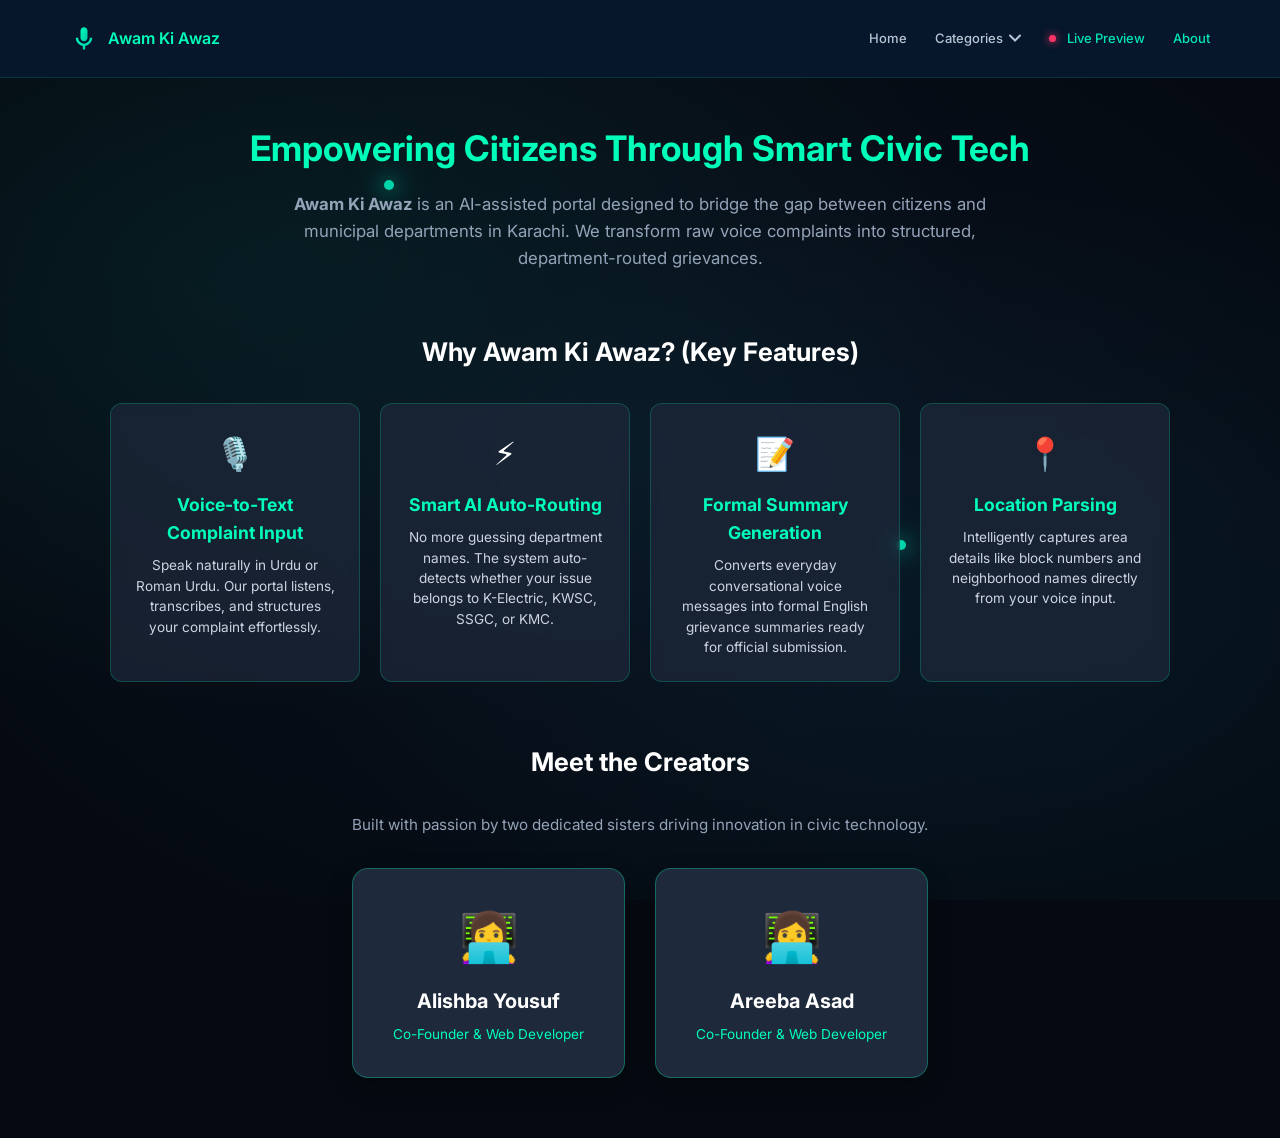
==== about.html @ bc071da3 "Add files via upload" ====
<!DOCTYPE html>
<html lang="en">
<head>
    <meta charset="UTF-8">
    <meta name="viewport" content="width=device-width, initial-scale=1.0">
    <title>About Us - Awam Ki Awaz</title>
    <link rel="preconnect" href="https://fonts.googleapis.com">
    <link rel="preconnect" href="https://fonts.gstatic.com" crossorigin>
    <link href="https://fonts.googleapis.com/css2?family=Inter:wght@300;400;500;600;700;800&family=Noto+Nastaliq+Urdu:wght@400;600;700&display=swap" rel="stylesheet">
    <link rel="stylesheet" href="styles.css?v=10">
    <style>
        /* ================================
           Awam Ki Awaz - About Page Styles & Nav Fixes
           ================================ */

        /* Remove any accidental list dots in navbar */
        .navbar ul.nav-links, 
        .navbar .nav-links li {
            list-style: none !important;
            background: none !important;
        }

        /* Dropdown Fixes */
        .category-dropdown {
            position: relative;
            cursor: pointer;
        }

        .dropdown-menu {
            position: absolute;
            top: 100%;
            right: 0;
            z-index: 120;
            display: none;
            min-width: 200px;
            padding: 8px 0;
            background: #071b30;
            border: 1px solid rgba(0, 230, 184, 0.25);
            border-radius: 10px;
            box-shadow: 0 10px 30px rgba(0, 0, 0, 0.4);
            list-style: none !important;
        }

        .category-dropdown:hover .dropdown-menu,
        .category-dropdown.open .dropdown-menu {
            display: block !important;
        }

        .dropdown-menu li {
            list-style: none !important;
            margin: 0;
            padding: 0;
        }

        .dropdown-menu a {
            display: block;
            padding: 10px 18px;
            font-size: 13px;
            color: #b9c5d4;
            text-decoration: none;
            transition: all 0.2s ease;
            white-space: nowrap;
        }

        .dropdown-menu a:hover {
            color: #00e6b8;
            background: rgba(0, 230, 184, 0.1);
            padding-left: 22px;
        }

        /* About Page Container Top Padding Fix */
        .about-container {
            max-width: 1100px;
            margin: 0 auto;
            padding: 120px 20px 60px 20px !important;
            color: #ffffff;
        }

        .about-hero {
            text-align: center;
            margin-bottom: 60px;
        }

        .about-title {
            font-size: 2.2rem;
            color: #00feba;
            margin-bottom: 15px;
        }

        .about-subtitle {
            font-size: 1.05rem;
            color: #94a3b8;
            line-height: 1.6;
            max-width: 750px;
            margin: 0 auto;
        }

        .section-heading {
            font-size: 1.6rem;
            color: #ffffff;
            text-align: center;
            margin-bottom: 30px;
        }

        /* Features Grid Fix */
        .features-grid {
            display: grid;
            grid-template-columns: repeat(auto-fit, minmax(240px, 1fr));
            gap: 20px;
            margin-bottom: 60px;
        }

        .feature-card {
            background: rgba(30, 41, 59, 0.7);
            border: 1px solid rgba(0, 254, 186, 0.2);
            border-radius: 12px;
            padding: 24px;
            text-align: center;
            backdrop-filter: blur(5px);
            transition: transform 0.2s ease, border-color 0.2s ease;
        }

        .feature-card:hover {
            transform: translateY(-5px);
            border-color: #00feba;
        }

        .feature-icon {
            font-size: 2rem;
            margin-bottom: 12px;
        }

        .feature-card h3 {
            font-size: 1.1rem;
            color: #00feba;
            margin-bottom: 8px;
        }

        .feature-card p {
            font-size: 0.85rem;
            color: #cbd5e1;
            line-height: 1.5;
            margin: 0;
        }

        /* Developers Grid Fix */
        .developers-section {
            text-align: center;
        }

        .section-subtext {
            color: #94a3b8;
            margin-bottom: 30px;
            font-size: 0.95rem;
        }

        .developers-grid {
            display: flex;
            justify-content: center;
            gap: 30px;
            flex-wrap: wrap;
        }

        .dev-card {
            background: #1e293b;
            border: 1px solid rgba(0, 254, 186, 0.3);
            border-radius: 16px;
            padding: 30px 40px;
            text-align: center;
            min-width: 220px;
            box-shadow: 0 10px 25px rgba(0,0,0,0.3);
            transition: transform 0.2s ease;
        }

        .dev-card:hover {
            transform: translateY(-5px);
        }

        .dev-avatar {
            font-size: 3rem;
            margin-bottom: 10px;
        }

        .dev-card h3 {
            font-size: 1.25rem;
            color: #ffffff;
            margin-bottom: 4px;
        }

        .dev-role {
            font-size: 0.85rem;
            color: #00feba;
        }
    </style>
</head>
<body>
    <!-- Background Effect -->
    <div class="city-map-bg">
        <div class="glow-node" style="top: 20%; left: 30%"></div>
        <div class="glow-node" style="top: 60%; left: 70%"></div>
    </div>

    <!-- Navigation -->
    <nav class="navbar">
        <div class="nav-brand" style="display: flex; align-items: center; gap: 10px; color: #00feba; font-weight: 600;">
            <svg class="logo-icon-only" viewBox="0 0 24 24" width="28" height="28" xmlns="http://www.w3.org/2000/svg">
                <defs>
                    <linearGradient id="akaIconGradAbout" x1="0%" y1="0%" x2="100%" y2="100%">
                        <stop offset="0%" stop-color="#00feba"/>
                        <stop offset="100%" stop-color="#00c6a7"/>
                    </linearGradient>
                </defs>
                <path d="M12 14c1.66 0 3-1.34 3-3V5c0-1.66-1.34-3-3-3S9 3.34 9 5v6c0 1.66 1.34 3 3 3z" fill="url(#akaIconGradAbout)"/>
                <path d="M17 11c0 2.76-2.24 5-5 5s-5-2.24-5-5H5c0 3.53 2.61 6.43 6 6.92V21h2v-3.08c3.39-.49 6-3.39 6-6.92h-2z" fill="url(#akaIconGradAbout)"/>
            </svg>
            <span class="logo-text">Awam Ki Awaz</span>
        </div>

        <ul class="nav-links">
            <li><a href="index.html">Home</a></li>
            <li class="category-dropdown">
                <a href="#">Categories <svg width="12" height="8" viewBox="0 0 12 8"><path d="M1 1.5l5 5 5-5" stroke="currentColor" stroke-width="2" fill="none" stroke-linecap="round"/></svg></a>
                <ul class="dropdown-menu">
                    <li><a href="index.html?dept=K-Electric%20(KE)">Electricity</a></li>
                    <li><a href="index.html?dept=Karachi%20Water%20%26%20Sewerage%20Corporation%20(KWSC)">Water & Sewerage</a></li>
                    <li><a href="index.html?dept=Sindh%20Solid%20Waste%20Management%20Board%20(SSWMB)">Garbage / Waste</a></li>
                    <li><a href="index.html?dept=Karachi%20Metropolitan%20Corporation%20(KMC)">Roads & Infrastructure</a></li>
                    <li><a href="index.html?dept=Sui%20Southern%20Gas%20Company%20(SSGC)">Gas Supply</a></li>
                </ul>
            </li>
            <!-- Live Preview Link corrected to index.html or your main app page -->
            <li><a href="livepreview.html" class="live-link"><span class="live-dot" style="display:inline-block;width:7px;height:7px;background:#ff3366;border-radius:50%;margin-right:5px;box-shadow:0 0 8px #ff3366;"></span>Live Preview</a></li>
            <li><a href="about.html" class="active">About</a></li>
        </ul>
    </nav>

    <!-- Main Content Container -->
    <main class="about-container">
        <!-- Hero Section -->
        <section class="about-hero">
            <h1 class="about-title">Empowering Citizens Through Smart Civic Tech</h1>
            <p class="about-subtitle">
                <strong>Awam Ki Awaz</strong> is an AI-assisted portal designed to bridge the gap between citizens and municipal departments in Karachi. We transform raw voice complaints into structured, department-routed grievances.
            </p>
        </section>

        <!-- Pros / Features Section -->
        <section class="about-section">
            <h2 class="section-heading">Why Awam Ki Awaz? (Key Features)</h2>
            <div class="features-grid">
                <div class="feature-card">
                    <div class="feature-icon">🎙️</div>
                    <h3>Voice-to-Text Complaint Input</h3>
                    <p>Speak naturally in Urdu or Roman Urdu. Our portal listens, transcribes, and structures your complaint effortlessly.</p>
                </div>
                <div class="feature-card">
                    <div class="feature-icon">⚡</div>
                    <h3>Smart AI Auto-Routing</h3>
                    <p>No more guessing department names. The system auto-detects whether your issue belongs to K-Electric, KWSC, SSGC, or KMC.</p>
                </div>
                <div class="feature-card">
                    <div class="feature-icon">📝</div>
                    <h3>Formal Summary Generation</h3>
                    <p>Converts everyday conversational voice messages into formal English grievance summaries ready for official submission.</p>
                </div>
                <div class="feature-card">
                    <div class="feature-icon">📍</div>
                    <h3>Location Parsing</h3>
                    <p>Intelligently captures area details like block numbers and neighborhood names directly from your voice input.</p>
                </div>
            </div>
        </section>

        <!-- Creators Section -->
        <section class="about-section developers-section">
            <h2 class="section-heading">Meet the Creators</h2>
            <p class="section-subtext">Built with passion by two dedicated sisters driving innovation in civic technology.</p>
            
            <div class="developers-grid">
                <div class="dev-card">
                    <div class="dev-avatar">👩‍💻</div>
                    <h3>Alishba Yousuf</h3>
                    <span class="dev-role">Co-Founder & Web Developer</span>
                </div>
                <div class="dev-card">
                    <div class="dev-avatar">👩‍💻</div>
                    <h3>Areeba Asad</h3>
                    <span class="dev-role">Co-Founder & Web Developer</span>
                </div>
            </div>
        </section>
    </main>

    <script src="app.js"></script>
</body>
</html>
---- styles.css ----
/* ================================
   Awam Ki Awaz - Front Page Styles
   ================================ */

:root {
    --bg-deep: #050a12;
    --bg-panel: rgba(13, 22, 38, 0.72);
    --bg-panel-solid: #0d1626;
    --accent-primary: #00d4aa;
    --accent-secondary: #0891b2;
    --accent-glow: rgba(0, 212, 170, 0.35);
    --text-primary: #ffffff;
    --text-secondary: #a3b3c9;
    --text-muted: #6b7a90;
    --danger: #ff4d6d;
    --radius-lg: 24px;
    --radius-md: 16px;
    --radius-sm: 10px;
    --shadow-glow: 0 0 40px rgba(0, 212, 170, 0.15);
}

* {
    margin: 0;
    padding: 0;
    box-sizing: border-box;
}

html {
    scroll-behavior: smooth;
}

body {
    font-family: 'Inter', 'Noto Nastaliq Urdu', system-ui, -apple-system, sans-serif;
    background: var(--bg-deep);
    color: var(--text-primary);
    min-height: 100vh;
    overflow-x: hidden;
    line-height: 1.6;
}

/* Karachi City Map Background */
.city-map-bg {
    position: fixed;
    inset: 0;
    z-index: -1;
    background:
        radial-gradient(ellipse at 20% 30%, rgba(0, 212, 170, 0.08) 0%, transparent 50%),
        radial-gradient(ellipse at 80% 70%, rgba(8, 145, 178, 0.08) 0%, transparent 50%),
        radial-gradient(ellipse at 50% 50%, rgba(13, 22, 38, 0.5) 0%, var(--bg-deep) 85%),
        linear-gradient(180deg, #050a12 0%, #08101c 50%, #050a12 100%);
    overflow: hidden;
}

.map-lines {
    position: absolute;
    width: 110%;
    height: 110%;
    top: -5%;
    left: -5%;
    opacity: 0.35;
}

.map-lines path {
    fill: none;
    stroke: var(--accent-secondary);
    stroke-width: 1.2;
    stroke-linecap: round;
    filter: drop-shadow(0 0 4px rgba(0, 212, 170, 0.4));
    animation: mapPulse 6s ease-in-out infinite;
}

.map-lines path:nth-child(odd) { animation-delay: -2s; }
.map-lines path:nth-child(3n) { animation-delay: -4s; }

@keyframes mapPulse {
    0%, 100% { opacity: 0.25; }
    50% { opacity: 0.55; }
}

.glow-node {
    position: absolute;
    width: 10px;
    height: 10px;
    border-radius: 50%;
    background: var(--accent-primary);
    box-shadow: 0 0 20px var(--accent-primary), 0 0 40px var(--accent-primary);
    animation: nodeGlow 3s ease-in-out infinite;
}

.glow-node:nth-child(2n) { animation-delay: -0.5s; }
.glow-node:nth-child(3n) { animation-delay: -1s; }
.glow-node:nth-child(4n) { animation-delay: -1.5s; }
.glow-node:nth-child(5n) { animation-delay: -2s; }

@keyframes nodeGlow {
    0%, 100% { transform: scale(1); opacity: 0.8; }
    50% { transform: scale(1.6); opacity: 1; }
}

/* Navigation */
.navbar {
    position: fixed;
    top: 0;
    left: 0;
    width: 100%;
    height: 78px;
    display: flex;
    align-items: center;
    justify-content: space-between;
    padding: 0 5.5%;
    z-index: 100;
    background: #06172b;
    border-bottom: 1px solid rgba(0, 255, 200, 0.12);
}

.nav-logo {
    display: flex;
    align-items: center;
    gap: 14px;
    color: #00e6b8;
    font-size: 17px;
    font-weight: 600;
    letter-spacing: 0.3px;
}

.mic-icon {
    position: relative;
    display: flex;
    align-items: center;
    justify-content: center;
    width: 34px;
    height: 42px;
    color: #00f5c8;
    font-size: 29px;
}

.mic-icon::after {
    position: absolute;
    bottom: 1px;
    left: 8px;
    width: 18px;
    height: 8px;
    border-bottom: 2px solid #00f5c8;
    content: "";
}

/* Hero Full Logo */
.hero-logo-wrap {
    display: flex;
    flex-direction: column;
    align-items: center;
    margin-bottom: 30px;
}

.logo-hero {
    width: 130px;
    height: auto;
    max-width: 80%;
    filter: drop-shadow(0 0 30px rgba(0, 254, 186, 0.25));
    animation: heroLogoFloat 4s ease-in-out infinite;
}

.hero-logo-text {
    font-size: 2.2rem;
    font-weight: 800;
    color: #ffffff;
    letter-spacing: 2px;
    margin-top: 16px;
    margin-bottom: 6px;
    text-shadow: 0 0 20px rgba(0, 254, 186, 0.25);
}

.hero-logo-tagline {
    font-size: 0.95rem;
    font-weight: 600;
    background: linear-gradient(135deg, #00feba 0%, #00c6a7 100%);
    -webkit-background-clip: text;
    -webkit-text-fill-color: transparent;
    background-clip: text;
    letter-spacing: 1.5px;
}

@keyframes heroLogoFloat {
    0%, 100% { transform: translateY(0); }
    50% { transform: translateY(-8px); }
}

.nav-links {
    display: flex;
    align-items: center;
    gap: 28px;
}

.nav-links a {
    display: flex;
    align-items: center;
    gap: 6px;
    color: #b9c5d4;
    font-size: 13px;
    font-weight: 500;
    text-decoration: none;
    transition: color 0.3s ease;
}

.nav-links a:hover,
.nav-links a.active {
    color: #00e6b8;
}

.category-dropdown {
    position: relative;
}

.dropdown-menu {
    position: absolute;
    top: 30px;
    right: -15px;
    z-index: 120;
    display: none;
    width: 170px;
    padding: 8px 0;
    background: #071b30;
    border: 1px solid rgba(0, 230, 184, 0.25);
    border-radius: 7px;
    box-shadow: 0 10px 30px rgba(0, 0, 0, 0.35);
}

.category-dropdown:hover .dropdown-menu,
.category-dropdown.open .dropdown-menu {
    display: block;
}

.dropdown-menu a {
    display: block;
    padding: 10px 15px;
    font-size: 12px;
}

.dropdown-menu a:hover {
    color: #00e6b8;
    background: rgba(0, 230, 184, 0.08);
}

.live-link {
    color: #00e6b8 !important;
}

.live-dot {
    display: inline-block;
    width: 7px;
    height: 7px;
    background: #ff3366;
    border-radius: 50%;
    box-shadow: 0 0 8px #ff3366;
    animation: liveBlink 1.5s infinite;
}

@keyframes liveBlink {
    50% {
        opacity: 0.3;
    }
}

/* Hero Section */
.hero {
    min-height: 100vh;
    display: flex;
    align-items: center;
    justify-content: center;
    padding: 120px 5% 80px;
    text-align: center;
}

.hero-content {
    max-width: 820px;
    width: 100%;
}

.hero-title {
    font-size: clamp(2rem, 5vw, 3.6rem);
    font-weight: 800;
    line-height: 1.15;
    margin-bottom: 16px;
    background: linear-gradient(180deg, #ffffff 0%, #a5f3e8 100%);
    -webkit-background-clip: text;
    -webkit-text-fill-color: transparent;
    background-clip: text;
}

.hero-subtitle {
    font-size: clamp(1rem, 2.2vw, 1.25rem);
    color: var(--text-secondary);
    margin-bottom: 42px;
    font-weight: 400;
}

/* Command Box */
.command-box {
    background: var(--bg-panel);
    border: 1px solid rgba(0, 212, 170, 0.28);
    border-radius: var(--radius-lg);
    padding: 24px;
    backdrop-filter: blur(20px);
    box-shadow:
        0 0 0 1px rgba(0, 212, 170, 0.1),
        0 20px 60px rgba(0, 0, 0, 0.4),
        inset 0 1px 0 rgba(255, 255, 255, 0.06);
    margin-bottom: 28px;
    text-align: left;
    position: relative;
}

.command-header {
    display: flex;
    align-items: center;
    justify-content: space-between;
    margin-bottom: 22px;
}

.command-title {
    font-size: 1.1rem;
    font-weight: 600;
    color: var(--text-primary);
}

.command-body {
    display: flex;
    align-items: center;
    gap: 22px;
}

.mic-button {
    position: relative;
    width: 88px;
    height: 88px;
    border-radius: 50%;
    border: 2px solid var(--accent-primary);
    background: rgba(0, 212, 170, 0.1);
    color: var(--accent-primary);
    display: flex;
    align-items: center;
    justify-content: center;
    cursor: pointer;
    flex-shrink: 0;
    transition: all 0.3s ease;
    box-shadow: 0 0 30px rgba(0, 212, 170, 0.25);
}

.mic-button:hover {
    background: rgba(0, 212, 170, 0.2);
    box-shadow: 0 0 45px rgba(0, 212, 170, 0.4);
    transform: scale(1.05);
}

.mic-button.recording {
    background: rgba(255, 77, 109, 0.15);
    border-color: var(--danger);
    color: var(--danger);
    box-shadow: 0 0 40px rgba(255, 77, 109, 0.35);
}

.mic-pulse {
    position: absolute;
    inset: -12px;
    border-radius: 50%;
    border: 2px solid var(--accent-primary);
    opacity: 0;
    animation: micPulse 2s ease-out infinite;
}

.mic-button.recording .mic-pulse {
    border-color: var(--danger);
    animation: micPulse 1.2s ease-out infinite;
}

@keyframes micPulse {
    0% { transform: scale(0.9); opacity: 0.6; }
    100% { transform: scale(1.4); opacity: 0; }
}

.command-text {
    flex: 1;
}

.roman-input {
    width: 100%;
    padding: 14px 18px;
    border-radius: var(--radius-sm);
    border: 1px solid rgba(255, 255, 255, 0.1);
    background: rgba(0, 0, 0, 0.25);
    color: var(--text-primary);
    font-size: 1rem;
    font-family: inherit;
    outline: none;
    transition: all 0.25s ease;
}

.roman-input::placeholder {
    color: var(--text-muted);
}

.roman-input:focus {
    border-color: var(--accent-primary);
    box-shadow: 0 0 0 3px rgba(0, 212, 170, 0.1);
}

/* Recording Bar */
.recording-bar {
    display: flex;
    align-items: center;
    gap: 14px;
    margin-top: 18px;
    padding-top: 18px;
    border-top: 1px solid rgba(255, 255, 255, 0.08);
}

.recording-bar.hidden {
    display: none;
}

.recording-text {
    color: var(--accent-primary);
    font-size: 0.9rem;
    font-weight: 500;
}

/* Categories Section */
.categories-section {
    position: relative;
    z-index: 1;
}

.categories-title {
    font-size: 1.4rem;
    font-weight: 700;
    margin-bottom: 8px;
    color: var(--text-primary);
    text-shadow: 0 0 20px rgba(0, 212, 170, 0.25);
}

.categories-row {
    display: flex;
    flex-wrap: wrap;
    justify-content: center;
    gap: 14px;
}

.category-pill {
    display: flex;
    align-items: center;
    gap: 10px;
    padding: 12px 20px;
    border-radius: 50px;
    border: 1px solid rgba(255, 255, 255, 0.12);
    background: rgba(13, 22, 38, 0.65);
    color: var(--text-primary);
    font-size: 0.95rem;
    font-weight: 600;
    cursor: pointer;
    transition: all 0.3s ease;
    backdrop-filter: blur(8px);
    box-shadow: 0 4px 15px rgba(0, 0, 0, 0.2);
}

.category-pill:hover {
    transform: translateY(-3px);
    box-shadow: 0 8px 25px rgba(0, 0, 0, 0.3);
}

.category-pill.electricity {
    border-color: rgba(251, 191, 36, 0.45);
    color: #fde68a;
}
.category-pill.electricity:hover {
    background: rgba(251, 191, 36, 0.15);
    box-shadow: 0 8px 25px rgba(251, 191, 36, 0.2);
}

.category-pill.water {
    border-color: rgba(56, 189, 248, 0.45);
    color: #bae6fd;
}
.category-pill.water:hover {
    background: rgba(56, 189, 248, 0.15);
    box-shadow: 0 8px 25px rgba(56, 189, 248, 0.2);
}

.category-pill.garbage {
    border-color: rgba(248, 113, 113, 0.45);
    color: #fecaca;
}
.category-pill.garbage:hover {
    background: rgba(248, 113, 113, 0.15);
    box-shadow: 0 8px 25px rgba(248, 113, 113, 0.2);
}

.category-pill.roads {
    border-color: rgba(167, 139, 250, 0.45);
    color: #ddd6fe;
}
.category-pill.roads:hover {
    background: rgba(167, 139, 250, 0.15);
    box-shadow: 0 8px 25px rgba(167, 139, 250, 0.2);
}

.category-pill.gas {
    border-color: rgba(251, 146, 60, 0.45);
    color: #fed7aa;
}
.category-pill.gas:hover {
    background: rgba(251, 146, 60, 0.15);
    box-shadow: 0 8px 25px rgba(251, 146, 60, 0.2);
}

.category-pill.wapda {
    border-color: rgba(52, 211, 153, 0.45);
    color: #a7f3d0;
}
.category-pill.wapda:hover {
    background: rgba(52, 211, 153, 0.15);
    box-shadow: 0 8px 25px rgba(52, 211, 153, 0.2);
}

.cat-icon {
    font-size: 1.1rem;
}

/* Modal */
.modal-overlay {
    position: fixed;
    inset: 0;
    background: rgba(5, 10, 18, 0.85);
    backdrop-filter: blur(10px);
    display: flex;
    align-items: center;
    justify-content: center;
    z-index: 1000;
    padding: 20px;
    opacity: 1;
    transition: opacity 0.3s ease;
}

.modal-overlay.hidden {
    display: none;
}

.modal {
    background: var(--bg-panel-solid);
    border: 1px solid rgba(0, 212, 170, 0.3);
    border-radius: var(--radius-lg);
    width: 100%;
    max-width: 520px;
    max-height: 90vh;
    overflow-y: auto;
    padding: 32px;
    position: relative;
    box-shadow: var(--shadow-glow), 0 25px 80px rgba(0, 0, 0, 0.5);
}

.modal-close {
    position: absolute;
    top: 16px;
    right: 20px;
    background: none;
    border: none;
    color: var(--text-secondary);
    font-size: 1.8rem;
    cursor: pointer;
    transition: color 0.25s ease;
}

.modal-close:hover {
    color: var(--text-primary);
}

.modal-header {
    display: flex;
    align-items: center;
    gap: 16px;
    margin-bottom: 26px;
}

.modal-icon {
    width: 54px;
    height: 54px;
    border-radius: 16px;
    background: rgba(0, 212, 170, 0.12);
    display: flex;
    align-items: center;
    justify-content: center;
    font-size: 1.6rem;
    border: 1px solid rgba(0, 212, 170, 0.25);
}

.modal-header h2 {
    font-size: 1.5rem;
    font-weight: 700;
    margin-bottom: 4px;
}

.modal-header p {
    color: var(--text-secondary);
    font-size: 0.9rem;
}

.complaint-form {
    display: flex;
    flex-direction: column;
    gap: 18px;
}

.form-group {
    display: flex;
    flex-direction: column;
    gap: 8px;
    text-align: left;
}

.form-group label {
    font-size: 0.85rem;
    font-weight: 600;
    color: var(--text-secondary);
    text-transform: uppercase;
    letter-spacing: 0.5px;
}

.form-group input,
.form-group textarea,
.form-group select {
    padding: 14px 16px;
    border-radius: var(--radius-sm);
    border: 1px solid rgba(255, 255, 255, 0.1);
    background: rgba(0, 0, 0, 0.3);
    color: var(--text-primary);
    font-size: 0.95rem;
    font-family: inherit;
    outline: none;
    transition: all 0.25s ease;
}

.form-group input:focus,
.form-group textarea:focus,
.form-group select:focus {
    border-color: var(--accent-primary);
    box-shadow: 0 0 0 3px rgba(0, 212, 170, 0.1);
}

.submit-btn {
    width: 100%;
    padding: 15px 24px;
    border-radius: var(--radius-sm);
    font-size: 1rem;
    font-weight: 700;
    cursor: pointer;
    transition: all 0.25s ease;
    display: flex;
    align-items: center;
    justify-content: center;
    font-family: inherit;
    border: none;
    background: linear-gradient(135deg, var(--accent-primary) 0%, var(--accent-secondary) 100%);
    color: #001a14;
}

.submit-btn:hover {
    transform: translateY(-2px);
    box-shadow: 0 10px 30px rgba(0, 212, 170, 0.35);
}

.voice-support-hint {
    margin-top: 12px;
    padding: 10px 14px;
    border-radius: var(--radius-sm);
    background: rgba(255, 77, 109, 0.1);
    border: 1px solid rgba(255, 77, 109, 0.25);
    color: #ff8fa3;
    font-size: 0.85rem;
    line-height: 1.5;
}

.voice-support-hint.hidden {
    display: none;
}

.auto-fill-notice {
    padding: 12px 16px;
    border-radius: var(--radius-sm);
    background: rgba(0, 212, 170, 0.08);
    border: 1px solid rgba(0, 212, 170, 0.25);
    color: var(--accent-primary);
    font-size: 0.85rem;
    font-weight: 500;
    margin-bottom: 4px;
    display: flex;
    align-items: center;
    gap: 8px;
}

.auto-fill-notice::before {
    content: "✓";
    display: inline-flex;
    align-items: center;
    justify-content: center;
    width: 20px;
    height: 20px;
    border-radius: 50%;
    background: var(--accent-primary);
    color: #001a14;
    font-size: 12px;
    font-weight: 700;
    flex-shrink: 0;
}

.auto-fill-notice.hidden {
    display: none;
}

.auto-filled {
    border-color: var(--accent-primary) !important;
    box-shadow: 0 0 0 3px rgba(0, 212, 170, 0.12), inset 0 0 8px rgba(0, 212, 170, 0.05) !important;
    transition: border-color 0.3s ease, box-shadow 0.3s ease;
}

.routing-box label {
    display: flex;
    align-items: center;
    gap: 6px;
}

.routing-box .highlight-input {
    cursor: default;
    opacity: 0.85;
}

select.highlight-input {
    appearance: none;
    -webkit-appearance: none;
    -moz-appearance: none;
    background-image: url("data:image/svg+xml,%3Csvg xmlns='http://www.w3.org/2000/svg' width='12' height='8' viewBox='0 0 12 8'%3E%3Cpath fill='%2300d4aa' d='M6 8L0 0h12z'/%3E%3C/svg%3E");
    background-repeat: no-repeat;
    background-position: right 16px center;
    padding-right: 40px;
    cursor: pointer;
}

select.highlight-input option {
    background: var(--bg-panel-solid);
    color: var(--text-primary);
    padding: 10px;
}

#complaintModal {
    background: rgba(2, 8, 18, 0.76);
    padding: clamp(14px, 3vw, 32px);
}

#complaintModal .ticket-modal {
    width: min(100%, 760px);
    max-height: min(92vh, 940px);
    padding: clamp(22px, 4vw, 38px);
    overflow-x: hidden;
    border: 1px solid rgba(66, 246, 210, 0.35);
    border-radius: 24px;
    background:
        linear-gradient(rgba(8, 24, 42, 0.95), rgba(4, 14, 29, 0.98)),
        var(--bg-panel-solid);
    box-shadow:
        0 0 0 1px rgba(108, 255, 224, 0.08),
        0 0 55px rgba(0, 212, 170, 0.18),
        0 30px 90px rgba(0, 0, 0, 0.62);
    isolation: isolate;
}

#complaintModal .ticket-modal::before,
#complaintModal .ticket-modal::after {
    position: absolute;
    content: "";
    pointer-events: none;
}

#complaintModal .ticket-modal::before {
    inset: 0;
    z-index: -1;
    opacity: 0.2;
    background-image:
        linear-gradient(rgba(87, 250, 218, 0.12) 1px, transparent 1px),
        linear-gradient(90deg, rgba(87, 250, 218, 0.12) 1px, transparent 1px);
    background-size: 28px 28px;
    mask-image: linear-gradient(to bottom, black, transparent 72%);
}

#complaintModal .ticket-modal::after {
    width: 300px;
    height: 300px;
    top: -190px;
    right: -150px;
    z-index: -1;
    border-radius: 50%;
    background: rgba(0, 212, 170, 0.2);
    filter: blur(42px);
}

#complaintModal .modal-close {
    top: 20px;
    right: 22px;
    z-index: 2;
    width: 36px;
    height: 36px;
    display: grid;
    place-items: center;
    border: 1px solid rgba(171, 255, 239, 0.16);
    border-radius: 50%;
    background: rgba(2, 13, 28, 0.55);
    color: #c8fff3;
    font-size: 1.45rem;
    line-height: 1;
}

#complaintModal .modal-close:hover,
#complaintModal .modal-close:focus-visible {
    border-color: rgba(64, 255, 216, 0.7);
    background: rgba(0, 212, 170, 0.14);
    color: #ffffff;
}

#complaintModal .ticket-eyebrow {
    display: flex;
    align-items: center;
    justify-content: space-between;
    gap: 16px;
    padding-right: 48px;
    color: #72f9df;
    font-size: 0.7rem;
    font-weight: 800;
    letter-spacing: 0.12em;
    text-transform: uppercase;
}

#complaintModal .ticket-eyebrow > span,
#complaintModal .draft-status {
    display: inline-flex;
    align-items: center;
    gap: 7px;
}

#complaintModal .draft-status {
    padding: 6px 9px;
    border: 1px solid rgba(255, 197, 96, 0.35);
    border-radius: 999px;
    background: rgba(255, 183, 77, 0.1);
    color: #ffd28d;
    font-size: 0.64rem;
}

#complaintModal .ticket-header {
    align-items: flex-start;
    margin: 16px 0 23px;
    padding-bottom: 22px;
    border-bottom: 1px solid rgba(168, 255, 238, 0.13);
}

#complaintModal .modal-icon {
    width: 52px;
    height: 52px;
    flex: 0 0 52px;
    border-radius: 15px;
    background: linear-gradient(145deg, rgba(24, 235, 194, 0.24), rgba(0, 143, 162, 0.1));
    border-color: rgba(91, 255, 223, 0.38);
    color: #84ffe9;
    box-shadow: inset 0 1px 0 rgba(255, 255, 255, 0.14), 0 0 22px rgba(0, 212, 170, 0.14);
}

#complaintModal .ticket-header h2 {
    margin: 0 42px 5px 0;
    color: #f3fffd;
    font-size: clamp(1.35rem, 3vw, 1.75rem);
    letter-spacing: -0.035em;
}

#complaintModal .ticket-header p {
    max-width: 530px;
    color: #9fbbca;
    line-height: 1.55;
}

#complaintModal .ticket-form {
    gap: 20px;
}

#complaintModal .auto-fill-notice {
    margin: 0;
    padding: 12px 15px;
    border-color: rgba(62, 245, 210, 0.32);
    border-radius: 12px;
    background: linear-gradient(90deg, rgba(0, 212, 170, 0.15), rgba(0, 212, 170, 0.05));
    color: #a2ffec;
    line-height: 1.45;
}

#complaintModal .draft-signals {
    display: grid;
    grid-template-columns: repeat(3, minmax(0, 1fr));
    gap: 10px;
}

#complaintModal .draft-signal {
    min-width: 0;
    display: grid;
    grid-template-columns: auto 1fr;
    column-gap: 8px;
    row-gap: 3px;
    padding: 12px;
    border: 1px solid rgba(161, 241, 227, 0.14);
    border-radius: 13px;
    background: rgba(1, 12, 26, 0.48);
}

#complaintModal .draft-signal > i {
    grid-row: span 2;
    align-self: center;
    color: #56ecd0;
    font-size: 0.85rem;
}

#complaintModal .draft-signal > span {
    color: #7e9aaa;
    font-size: 0.64rem;
    font-weight: 700;
    letter-spacing: 0.07em;
    text-transform: uppercase;
}

#complaintModal .draft-signal strong {
    overflow: hidden;
    color: #e5fffa;
    font-size: 0.78rem;
    line-height: 1.35;
    text-overflow: ellipsis;
    white-space: nowrap;
}

#complaintModal .ticket-section {
    padding: 18px;
    border: 1px solid rgba(174, 252, 236, 0.11);
    border-radius: 16px;
    background: rgba(1, 12, 25, 0.33);
}

#complaintModal .routing-section {
    border-color: rgba(39, 238, 199, 0.24);
    background: linear-gradient(115deg, rgba(0, 212, 170, 0.1), rgba(1, 12, 25, 0.34) 52%);
}

#complaintModal .ticket-section-heading {
    margin-bottom: 14px;
}

#complaintModal .section-kicker {
    color: #62eed4;
    font-size: 0.66rem;
    font-weight: 800;
    letter-spacing: 0.12em;
    text-transform: uppercase;
}

#complaintModal .ticket-section-heading h3 {
    margin: 4px 0 0;
    color: #f3fffd;
    font-size: 1.02rem;
    font-weight: 700;
}

#complaintModal .ticket-section-heading h3 span {
    margin-left: 5px;
    color: #7893a2;
    font-size: 0.72rem;
    font-weight: 600;
}

#complaintModal .ticket-field-grid {
    display: grid;
    grid-template-columns: repeat(2, minmax(0, 1fr));
    gap: 14px;
}

#complaintModal .form-group {
    gap: 7px;
}

#complaintModal .form-group label {
    color: #b7d2da;
    font-size: 0.7rem;
    letter-spacing: 0.08em;
}

#complaintModal .form-group label i {
    margin-right: 5px;
    color: #5cf0d4;
}

#complaintModal .form-group input,
#complaintModal .form-group textarea,
#complaintModal .form-group select {
    width: 100%;
    padding: 12px 13px;
    border-color: rgba(171, 245, 232, 0.16);
    border-radius: 10px;
    background: rgba(0, 8, 20, 0.54);
    color: #edfffc;
    line-height: 1.45;
}

#complaintModal .form-group textarea {
    min-height: 84px;
    resize: vertical;
}

#complaintModal .summary-field {
    margin-top: 13px;
}

#complaintModal .summary-field textarea {
    border-color: rgba(49, 234, 199, 0.28);
    background: linear-gradient(115deg, rgba(0, 212, 170, 0.08), rgba(0, 8, 20, 0.54));
}

#complaintModal .routing-box .highlight-input {
    opacity: 1;
}

#complaintModal #targetDepartment {
    color: #80f5dc;
    cursor: default;
}

#complaintModal .form-group input:focus,
#complaintModal .form-group textarea:focus,
#complaintModal .form-group select:focus {
    border-color: #44efd0;
    box-shadow: 0 0 0 3px rgba(0, 212, 170, 0.13), inset 0 0 14px rgba(0, 212, 170, 0.04);
}

#complaintModal .auto-filled {
    border-color: #5dffe2 !important;
    background: rgba(0, 212, 170, 0.1) !important;
    box-shadow: 0 0 0 3px rgba(0, 212, 170, 0.14), inset 0 0 12px rgba(0, 212, 170, 0.06) !important;
}

#complaintModal .manually-edited {
    border-color: rgba(135, 180, 255, 0.76) !important;
    box-shadow: 0 0 0 3px rgba(98, 145, 255, 0.11) !important;
}

#complaintModal .proof-upload {
    position: relative;
    display: grid;
    gap: 10px;
}

#complaintModal .proof-upload > input {
    position: absolute;
    width: 1px;
    height: 1px;
    overflow: hidden;
    clip: rect(0 0 0 0);
    clip-path: inset(50%);
    white-space: nowrap;
}

#complaintModal .proof-picker {
    display: grid;
    grid-template-columns: auto 1fr;
    align-items: center;
    column-gap: 10px;
    padding: 14px;
    border: 1px dashed rgba(92, 240, 212, 0.36);
    border-radius: 12px;
    background: rgba(0, 212, 170, 0.05);
    color: #ccfff5;
    cursor: pointer;
    transition: border-color 0.2s ease, background 0.2s ease, transform 0.2s ease;
}

#complaintModal .proof-picker:hover {
    border-color: #57f1d3;
    background: rgba(0, 212, 170, 0.1);
    transform: translateY(-1px);
}

#complaintModal .proof-picker > i {
    grid-row: span 2;
    color: #5af0d3;
    font-size: 1.2rem;
}

#complaintModal .proof-picker > span {
    font-size: 0.86rem;
    font-weight: 700;
}

#complaintModal .proof-picker small,
#complaintModal .proof-empty,
#complaintModal .image-preview-details small {
    color: #7f9ba9;
    font-size: 0.72rem;
}

#complaintModal .proof-empty {
    margin: 0;
    color: #7894a1;
    line-height: 1.45;
}

#complaintModal .proof-empty i {
    margin-right: 5px;
    color: #5edfc7;
}

#complaintModal .image-preview {
    display: grid;
    grid-template-columns: 58px minmax(0, 1fr) auto;
    align-items: center;
    gap: 11px;
    padding: 9px;
    border: 1px solid rgba(83, 244, 212, 0.22);
    border-radius: 12px;
    background: rgba(0, 212, 170, 0.07);
}

#complaintModal .image-preview.hidden {
    display: none;
}

#complaintModal .image-preview img {
    width: 58px;
    height: 46px;
    border-radius: 8px;
    object-fit: cover;
}

#complaintModal .image-preview-details {
    min-width: 0;
    display: grid;
    gap: 3px;
}

#complaintModal .image-preview-details span {
    overflow: hidden;
    color: #e7fffb;
    font-size: 0.78rem;
    font-weight: 600;
    text-overflow: ellipsis;
    white-space: nowrap;
}

#complaintModal .remove-image {
    width: 30px;
    height: 30px;
    border: 1px solid rgba(255, 145, 158, 0.3);
    border-radius: 8px;
    background: rgba(255, 77, 109, 0.09);
    color: #ff9cac;
    cursor: pointer;
}

#complaintModal .remove-image:hover,
#complaintModal .remove-image:focus-visible {
    background: rgba(255, 77, 109, 0.2);
    border-color: rgba(255, 145, 158, 0.72);
}

#complaintModal .ticket-actions {
    display: flex;
    align-items: center;
    justify-content: space-between;
    gap: 16px;
    padding-top: 2px;
}

#complaintModal .ticket-actions p {
    max-width: 280px;
    margin: 0;
    color: #86a4b2;
    font-size: 0.72rem;
    line-height: 1.45;
}

#complaintModal .ticket-actions p i {
    margin-right: 5px;
    color: #69e9d0;
}

#complaintModal .submit-btn {
    width: auto;
    min-width: 190px;
    gap: 10px;
    padding: 14px 18px;
    border-radius: 11px;
    box-shadow: 0 8px 25px rgba(0, 212, 170, 0.2);
}

#complaintModal .submit-btn:hover,
#complaintModal .submit-btn:focus-visible {
    box-shadow: 0 12px 32px rgba(0, 212, 170, 0.38);
}

@media (max-width: 640px) {
    #complaintModal .ticket-modal {
        max-height: 94vh;
        padding: 20px;
        border-radius: 18px;
    }

    #complaintModal .ticket-header {
        gap: 12px;
        margin-bottom: 18px;
        padding-bottom: 18px;
    }

    #complaintModal .draft-signals,
    #complaintModal .ticket-field-grid {
        grid-template-columns: 1fr;
    }

    #complaintModal .draft-signal {
        padding: 10px 12px;
    }

    #complaintModal .ticket-section {
        padding: 15px;
    }

    #complaintModal .ticket-actions {
        align-items: stretch;
        flex-direction: column;
    }

    #complaintModal .ticket-actions p {
        max-width: none;
    }

    #complaintModal .submit-btn {
        width: 100%;
    }
}

@media (prefers-reduced-motion: reduce) {
    #complaintModal *,
    #complaintModal *::before,
    #complaintModal *::after {
        scroll-behavior: auto !important;
        transition-duration: 0.01ms !important;
        animation-duration: 0.01ms !important;
        animation-iteration-count: 1 !important;
    }
}

.mic-button.unsupported {
    opacity: 0.5;
    cursor: not-allowed;
    pointer-events: none;
}

.status-toast {
    position: fixed;
    right: 24px;
    bottom: 24px;
    z-index: 1100;
    max-width: min(360px, calc(100vw - 48px));
    padding: 13px 18px;
    color: #dffcf4;
    font-size: 0.9rem;
    font-weight: 600;
    background: #071b30;
    border: 1px solid rgba(0, 230, 184, 0.35);
    border-radius: var(--radius-sm);
    box-shadow: 0 12px 32px rgba(0, 0, 0, 0.3);
}

.status-toast.hidden {
    display: none;
}

.about-content {
    max-width: 720px;
}

.about-panel {
    text-align: left;
}

.about-copy {
    display: grid;
    gap: 18px;
    margin-top: 18px;
    color: var(--text-secondary);
}

.about-steps {
    display: grid;
    gap: 10px;
    padding-left: 22px;
    color: var(--text-primary);
}

/* Responsive */
@media (max-width: 768px) {
    .navbar { height: 70px; padding: 0 4%; }
    .nav-links { gap: 16px; }
    .nav-links a { font-size: 12px; }
    .nav-logo { gap: 10px; font-size: 15px; }
    .mic-icon { width: 30px; height: 38px; font-size: 25px; }
    .mic-icon::after { left: 7px; }
    .logo-hero { width: 110px; }
    .hero-logo-text { font-size: 1.8rem; }
    .hero { padding: 110px 4% 60px; }
    .command-box { padding: 18px; }
    .command-body { flex-direction: column; text-align: center; }
    .mic-button { width: 76px; height: 76px; }
    .command-text { width: 100%; }
    .category-pill { padding: 10px 16px; font-size: 0.88rem; }
    .modal { padding: 24px; }
}

@media (max-width: 480px) {
    .nav-links { gap: 10px; }
    .nav-links a { font-size: 11px; }
    .nav-logo { font-size: 14px; }
    .dropdown-menu { left: auto; right: -10px; }
    .logo-hero { width: 90px; }
    .hero-logo-text { font-size: 1.5rem; }
    .hero-title { font-size: 1.75rem; }
    .categories-row { gap: 10px; }
    .category-pill { flex: 1 1 calc(50% - 10px); justify-content: center; }
}
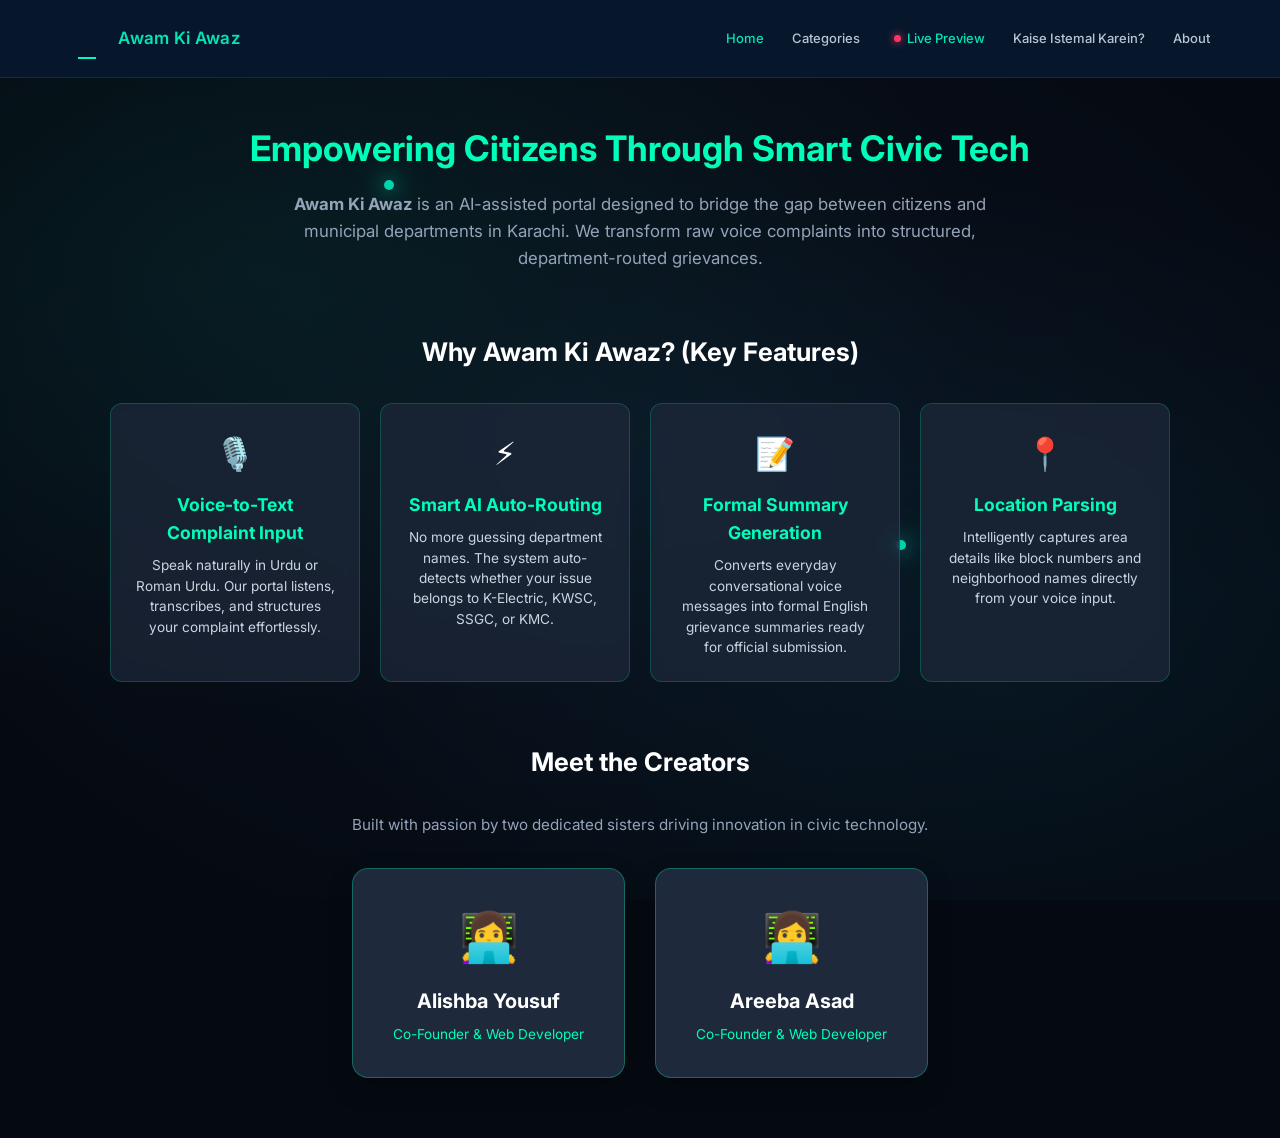
==== commit c70e3171: "Fix HTML structure and update navigation links" ====
--- a/about.html
+++ b/about.html
@@ -1,3 +1,4 @@
+
 <!DOCTYPE html>
 <html lang="en">
 <head>
@@ -200,38 +201,39 @@
         <div class="glow-node" style="top: 60%; left: 70%"></div>
     </div>
 
-    <!-- Navigation -->
+      <!-- Navigation -->
     <nav class="navbar">
-        <div class="nav-brand" style="display: flex; align-items: center; gap: 10px; color: #00feba; font-weight: 600;">
-            <svg class="logo-icon-only" viewBox="0 0 24 24" width="28" height="28" xmlns="http://www.w3.org/2000/svg">
-                <defs>
-                    <linearGradient id="akaIconGradAbout" x1="0%" y1="0%" x2="100%" y2="100%">
-                        <stop offset="0%" stop-color="#00feba"/>
-                        <stop offset="100%" stop-color="#00c6a7"/>
-                    </linearGradient>
-                </defs>
-                <path d="M12 14c1.66 0 3-1.34 3-3V5c0-1.66-1.34-3-3-3S9 3.34 9 5v6c0 1.66 1.34 3 3 3z" fill="url(#akaIconGradAbout)"/>
-                <path d="M17 11c0 2.76-2.24 5-5 5s-5-2.24-5-5H5c0 3.53 2.61 6.43 6 6.92V21h2v-3.08c3.39-.49 6-3.39 6-6.92h-2z" fill="url(#akaIconGradAbout)"/>
-            </svg>
-            <span class="logo-text">Awam Ki Awaz</span>
+        <div class="nav-logo">
+            <div class="mic-icon" aria-hidden="true">
+                <i class="fa-solid fa-microphone"></i>
+            </div>
+            <span>Awam Ki Awaz</span>
         </div>
 
-        <ul class="nav-links">
-            <li><a href="index.html">Home</a></li>
-            <li class="category-dropdown">
-                <a href="#">Categories <svg width="12" height="8" viewBox="0 0 12 8"><path d="M1 1.5l5 5 5-5" stroke="currentColor" stroke-width="2" fill="none" stroke-linecap="round"/></svg></a>
-                <ul class="dropdown-menu">
-                    <li><a href="index.html?dept=K-Electric%20(KE)">Electricity</a></li>
-                    <li><a href="index.html?dept=Karachi%20Water%20%26%20Sewerage%20Corporation%20(KWSC)">Water & Sewerage</a></li>
-                    <li><a href="index.html?dept=Sindh%20Solid%20Waste%20Management%20Board%20(SSWMB)">Garbage / Waste</a></li>
-                    <li><a href="index.html?dept=Karachi%20Metropolitan%20Corporation%20(KMC)">Roads & Infrastructure</a></li>
-                    <li><a href="index.html?dept=Sui%20Southern%20Gas%20Company%20(SSGC)">Gas Supply</a></li>
-                </ul>
-            </li>
-            <!-- Live Preview Link corrected to index.html or your main app page -->
-            <li><a href="livepreview.html" class="live-link"><span class="live-dot" style="display:inline-block;width:7px;height:7px;background:#ff3366;border-radius:50%;margin-right:5px;box-shadow:0 0 8px #ff3366;"></span>Live Preview</a></li>
-            <li><a href="about.html" class="active">About</a></li>
-        </ul>
+        <div class="nav-links">
+            <a href="index.html" class="active">Home</a>
+
+            <div class="category-dropdown">
+                <a href="#" class="dropdown-toggle" aria-haspopup="true" aria-expanded="false">Categories <i class="fa-solid fa-chevron-down" aria-hidden="true"></i></a>
+                <div class="dropdown-menu">
+                    <a href="index.html?cat=electricity" data-cat="electricity">Electricity</a>
+                    <a href="index.html?cat=gas" data-cat="gas">Gas</a>
+                    <a href="index.html?cat=water" data-cat="water">Water</a>
+                    <a href="index.html?cat=roads" data-cat="roads">Roads</a>
+                    <a href="index.html?cat=garbage" data-cat="garbage">Garbage</a>
+                    <a href="index.html?cat=street-lights" data-cat="street-lights">Street Lights</a>
+                    <a href="index.html?cat=wapda" data-cat="wapda">WAPDA</a>
+                    <a href="index.html?cat=sewerage" data-cat="sewerage">Sewerage</a>
+                </div>
+            </div>
+
+            <a href="livepreview.html" class="live-link" aria-label="Open Live Preview dashboard">
+                <span class="live-dot"></span>
+                Live Preview
+            </a>
+            <a href="index.html#howToUse">Kaise Istemal Karein?</a>
+            <a href="about.html">About</a>
+        </div>
     </nav>
 
     <!-- Main Content Container -->
@@ -293,4 +295,4 @@
 
     <script src="app.js"></script>
 </body>
-</html>+</html>
--- a/styles.css
+++ b/styles.css
@@ -1,3 +1,4 @@
+
 /* ================================
    Awam Ki Awaz - Front Page Styles
    ================================ */
@@ -404,6 +405,91 @@
     box-shadow: 0 0 0 3px rgba(0, 212, 170, 0.1);
 }
 
+.command-input-group {
+    display: flex;
+    align-items: center;
+    gap: 10px;
+}
+
+.command-input-group .roman-input {
+    flex: 1;
+}
+
+.command-submit-btn {
+    display: inline-flex;
+    align-items: center;
+    justify-content: center;
+    gap: 8px;
+    padding: 14px 22px;
+    border: none;
+    border-radius: var(--radius-sm);
+    background: linear-gradient(135deg, var(--accent-primary) 0%, var(--accent-secondary) 100%);
+    color: #001a14;
+    font-size: 0.95rem;
+    font-weight: 700;
+    font-family: inherit;
+    cursor: pointer;
+    flex-shrink: 0;
+    transition: transform 0.2s ease, box-shadow 0.2s ease;
+}
+
+.command-submit-btn:hover {
+    transform: translateY(-2px);
+    box-shadow: 0 8px 24px rgba(0, 212, 170, 0.35);
+}
+
+.continue-prompt-bar {
+    display: flex;
+    align-items: center;
+    justify-content: space-between;
+    flex-wrap: wrap;
+    gap: 10px;
+    margin-top: 12px;
+    padding: 10px 14px;
+    border-radius: var(--radius-sm);
+    background: rgba(0, 212, 170, 0.09);
+    border: 1px solid rgba(0, 212, 170, 0.32);
+}
+
+.continue-prompt-bar.hidden {
+    display: none;
+}
+
+.continue-prompt-text {
+    display: inline-flex;
+    align-items: center;
+    gap: 8px;
+    color: var(--text-primary);
+    font-size: 0.85rem;
+    font-weight: 500;
+}
+
+.continue-prompt-text i {
+    color: var(--accent-primary);
+}
+
+.continue-voice-btn {
+    display: inline-flex;
+    align-items: center;
+    gap: 7px;
+    padding: 8px 14px;
+    border-radius: 50px;
+    border: 1px solid var(--accent-primary);
+    background: rgba(0, 212, 170, 0.16);
+    color: var(--accent-primary);
+    font-size: 0.82rem;
+    font-weight: 700;
+    font-family: inherit;
+    cursor: pointer;
+    transition: background 0.2s ease, transform 0.2s ease;
+}
+
+.continue-voice-btn:hover {
+    background: var(--accent-primary);
+    color: #001a14;
+    transform: translateY(-1px);
+}
+
 /* Recording Bar */
 .recording-bar {
     display: flex;
@@ -424,6 +510,87 @@
     font-weight: 500;
 }
 
+/* Voice Instructions & Required Fields Guide */
+.voice-guide-box {
+    margin-top: 18px;
+    padding-top: 16px;
+    border-top: 1px solid rgba(0, 212, 170, 0.18);
+    text-align: left;
+}
+
+.voice-guide-alert {
+    display: flex;
+    align-items: flex-start;
+    gap: 9px;
+    font-size: 0.88rem;
+    color: var(--text-secondary);
+    margin-bottom: 12px;
+    line-height: 1.5;
+}
+
+.voice-guide-alert i {
+    color: var(--accent-primary);
+    margin-top: 3px;
+    flex-shrink: 0;
+}
+
+.voice-guide-alert strong {
+    color: var(--accent-primary);
+}
+
+.required-chips {
+    display: flex;
+    flex-wrap: wrap;
+    gap: 8px;
+    margin-bottom: 14px;
+}
+
+.req-chip {
+    background: rgba(0, 212, 170, 0.09);
+    border: 1px solid rgba(0, 212, 170, 0.28);
+    color: var(--text-primary);
+    font-size: 0.78rem;
+    font-weight: 500;
+    padding: 5px 11px;
+    border-radius: 50px;
+    display: inline-flex;
+    align-items: center;
+    gap: 6px;
+}
+
+.req-chip i {
+    color: var(--accent-primary);
+    font-size: 0.75rem;
+}
+
+.voice-example {
+    background: rgba(0, 0, 0, 0.3);
+    border-left: 3px solid var(--accent-primary);
+    padding: 11px 14px;
+    border-radius: var(--radius-sm);
+    font-size: 0.85rem;
+}
+
+.example-badge {
+    display: inline-block;
+    font-size: 0.7rem;
+    font-weight: 700;
+    text-transform: uppercase;
+    letter-spacing: 0.6px;
+    color: var(--accent-primary);
+    margin-bottom: 4px;
+}
+
+.voice-example p {
+    margin: 0;
+    color: var(--text-secondary);
+    line-height: 1.5;
+}
+
+.voice-example strong {
+    color: var(--text-primary);
+}
+
 /* Categories Section */
 .categories-section {
     position: relative;
@@ -433,7 +600,7 @@
 .categories-title {
     font-size: 1.4rem;
     font-weight: 700;
-    margin-bottom: 8px;
+    margin-bottom: 14px;
     color: var(--text-primary);
     text-shadow: 0 0 20px rgba(0, 212, 170, 0.25);
 }
@@ -523,6 +690,93 @@
 
 .cat-icon {
     font-size: 1.1rem;
+}
+
+/* 3-Step How To Use Section */
+.how-to-section {
+    margin-top: 52px;
+    padding-top: 36px;
+    border-top: 1px solid rgba(0, 212, 170, 0.14);
+    text-align: center;
+    scroll-margin-top: 95px;
+}
+
+.how-to-title {
+    font-size: 1.45rem;
+    font-weight: 700;
+    color: var(--text-primary);
+    margin-bottom: 8px;
+    text-shadow: 0 0 20px rgba(0, 212, 170, 0.2);
+}
+
+.how-to-subtitle {
+    color: var(--text-secondary);
+    font-size: 0.95rem;
+    margin-bottom: 26px;
+}
+
+.steps-grid {
+    display: grid;
+    grid-template-columns: repeat(3, minmax(0, 1fr));
+    gap: 18px;
+    text-align: left;
+}
+
+.step-card {
+    background: var(--bg-panel);
+    border: 1px solid rgba(0, 212, 170, 0.22);
+    border-radius: var(--radius-md);
+    padding: 22px;
+    position: relative;
+    backdrop-filter: blur(14px);
+    transition: transform 0.25s ease, border-color 0.25s ease, box-shadow 0.25s ease;
+}
+
+.step-card:hover {
+    transform: translateY(-4px);
+    border-color: var(--accent-primary);
+    box-shadow: 0 12px 30px rgba(0, 212, 170, 0.14);
+}
+
+.step-number {
+    position: absolute;
+    top: 16px;
+    right: 18px;
+    font-size: 1.35rem;
+    font-weight: 800;
+    color: rgba(0, 212, 170, 0.18);
+}
+
+.step-icon {
+    width: 42px;
+    height: 42px;
+    border-radius: 12px;
+    background: rgba(0, 212, 170, 0.12);
+    border: 1px solid rgba(0, 212, 170, 0.25);
+    color: var(--accent-primary);
+    display: flex;
+    align-items: center;
+    justify-content: center;
+    font-size: 1.1rem;
+    margin-bottom: 14px;
+}
+
+.step-card h4 {
+    color: var(--text-primary);
+    font-size: 1.02rem;
+    font-weight: 700;
+    margin-bottom: 8px;
+}
+
+.step-card p {
+    color: var(--text-secondary);
+    font-size: 0.88rem;
+    line-height: 1.55;
+    margin: 0;
+}
+
+.step-card strong {
+    color: var(--accent-primary);
 }
 
 /* Modal */
@@ -983,6 +1237,15 @@
     gap: 14px;
 }
 
+#complaintModal .full-span-field {
+    grid-column: 1 / -1;
+}
+
+#complaintModal .req-star {
+    color: var(--danger);
+    font-weight: 800;
+}
+
 #complaintModal .form-group {
     gap: 7px;
 }
@@ -1318,6 +1581,11 @@
     .command-body { flex-direction: column; text-align: center; }
     .mic-button { width: 76px; height: 76px; }
     .command-text { width: 100%; }
+    .command-input-group { flex-direction: column; }
+    .command-submit-btn { width: 100%; }
+    .continue-prompt-bar { flex-direction: column; align-items: stretch; text-align: center; }
+    .continue-voice-btn { justify-content: center; }
+    .steps-grid { grid-template-columns: 1fr; }
     .category-pill { padding: 10px 16px; font-size: 0.88rem; }
     .modal { padding: 24px; }
 }
@@ -1332,4 +1600,4 @@
     .hero-title { font-size: 1.75rem; }
     .categories-row { gap: 10px; }
     .category-pill { flex: 1 1 calc(50% - 10px); justify-content: center; }
-}+}
